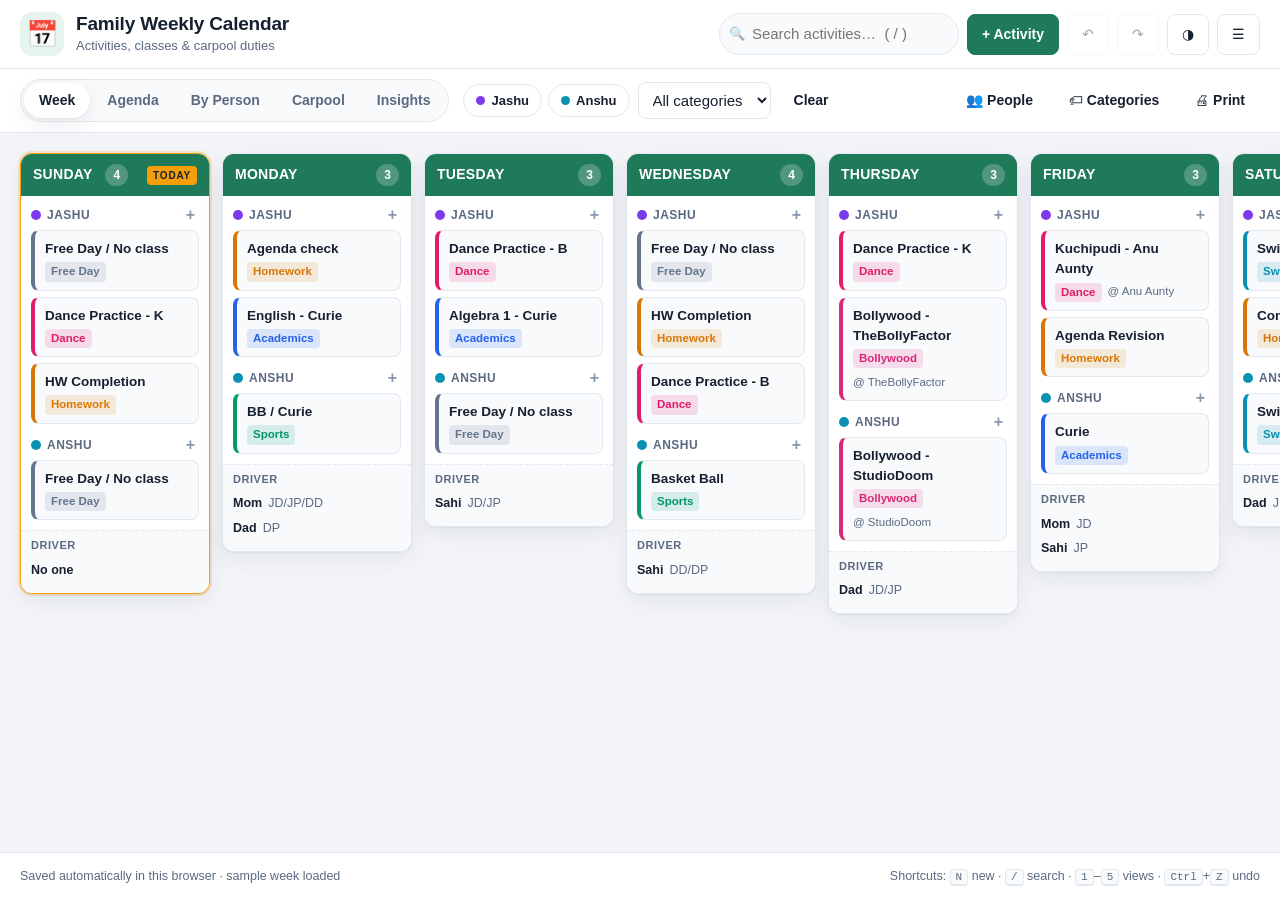
==== calendar/index.html @ 397173b9 "Add Family Calendar Manager web app A dependency-free single-page app under /calendar/ for managing " ====
<!DOCTYPE html>
<html lang="en">
<head>
<meta charset="UTF-8" />
<meta name="viewport" content="width=device-width, initial-scale=1" />
<meta name="description" content="Family Weekly Calendar Manager - plan activities, classes and carpool duties for the whole family." />
<title>Family Calendar Manager</title>
<link rel="stylesheet" href="styles.css" />
<link rel="icon" href="data:image/svg+xml,<svg xmlns='http://www.w3.org/2000/svg' viewBox='0 0 100 100'><text y='.9em' font-size='90'>&#128197;</text></svg>" />
</head>
<body>

<header class="topbar">
  <div class="brand">
    <span class="brand-mark">&#128197;</span>
    <div>
      <h1 id="calTitle">Family Weekly Calendar</h1>
      <p class="brand-sub" id="calSub">Activities, classes &amp; carpool duties</p>
    </div>
  </div>

  <div class="topbar-actions">
    <div class="search-wrap">
      <span class="search-icon">&#128269;</span>
      <input type="search" id="searchInput" placeholder="Search activities&hellip;  ( / )" aria-label="Search activities" />
    </div>
    <button class="btn btn-primary" id="btnNew" title="New activity (N)">+ Activity</button>
    <button class="btn" id="btnUndo" title="Undo (Ctrl+Z)" aria-label="Undo">&#8630;</button>
    <button class="btn" id="btnRedo" title="Redo (Ctrl+Y)" aria-label="Redo">&#8631;</button>
    <button class="btn" id="btnTheme" title="Toggle dark / light theme" aria-label="Toggle theme">&#9681;</button>
    <button class="btn" id="btnMenu" title="More options" aria-label="More options">&#9776;</button>
  </div>
</header>

<nav class="toolbar">
  <div class="viewswitch" role="tablist" aria-label="View">
    <button class="vbtn is-active" data-view="week" role="tab">Week</button>
    <button class="vbtn" data-view="agenda" role="tab">Agenda</button>
    <button class="vbtn" data-view="person" role="tab">By Person</button>
    <button class="vbtn" data-view="drivers" role="tab">Carpool</button>
    <button class="vbtn" data-view="stats" role="tab">Insights</button>
  </div>

  <div class="filters">
    <div class="chipset" id="personFilter" aria-label="Filter by person"></div>
    <select id="categoryFilter" aria-label="Filter by category">
      <option value="">All categories</option>
    </select>
    <button class="btn btn-ghost" id="btnClearFilters">Clear</button>
  </div>

  <div class="toolbar-right">
    <button class="btn btn-ghost" id="btnPeople">&#128101; People</button>
    <button class="btn btn-ghost" id="btnCategories">&#127991; Categories</button>
    <button class="btn btn-ghost" id="btnPrint">&#128424; Print</button>
  </div>
</nav>

<main id="app">
  <!-- WEEK VIEW -->
  <section id="view-week" class="view">
    <div class="week-grid" id="weekGrid"></div>
  </section>

  <!-- AGENDA VIEW -->
  <section id="view-agenda" class="view hidden">
    <div class="agenda" id="agendaList"></div>
  </section>

  <!-- PERSON VIEW -->
  <section id="view-person" class="view hidden">
    <div class="person-board" id="personBoard"></div>
  </section>

  <!-- DRIVERS VIEW -->
  <section id="view-drivers" class="view hidden">
    <div class="section-head">
      <h2>Carpool &amp; Driver Board</h2>
      <button class="btn btn-primary" id="btnNewDriver">+ Driver duty</button>
    </div>
    <div class="driver-grid" id="driverGrid"></div>
    <div class="legend-card">
      <div class="section-head compact">
        <h3>Code Key</h3>
        <button class="btn btn-ghost btn-sm" id="btnAddKey">+ Add code</button>
      </div>
      <div class="legend-list" id="legendList"></div>
    </div>
  </section>

  <!-- STATS VIEW -->
  <section id="view-stats" class="view hidden">
    <div class="stat-cards" id="statCards"></div>
    <div class="stat-panels">
      <div class="panel">
        <h3>Activities per day</h3>
        <div class="bars" id="barsDay"></div>
      </div>
      <div class="panel">
        <h3>Activities per person</h3>
        <div class="bars" id="barsPerson"></div>
      </div>
      <div class="panel">
        <h3>Category mix</h3>
        <div class="bars" id="barsCategory"></div>
      </div>
      <div class="panel">
        <h3>Driver load</h3>
        <div class="bars" id="barsDriver"></div>
      </div>
    </div>
  </section>
</main>

<footer class="footer">
  <span>Saved automatically in this browser &middot; <span id="saveStamp">&mdash;</span></span>
  <span class="kbd-hint">Shortcuts: <kbd>N</kbd> new &middot; <kbd>/</kbd> search &middot; <kbd>1</kbd>&ndash;<kbd>5</kbd> views &middot; <kbd>Ctrl</kbd>+<kbd>Z</kbd> undo</span>
</footer>

<!-- ============ SIDE MENU ============ -->
<div class="drawer" id="drawer" hidden>
  <div class="drawer-panel">
    <div class="drawer-head">
      <h2>Options</h2>
      <button class="icon-btn" data-close-drawer aria-label="Close">&times;</button>
    </div>

    <div class="drawer-section">
      <h3>Calendar</h3>
      <label class="field">
        <span>Title</span>
        <input type="text" id="setTitle" />
      </label>
      <label class="field">
        <span>Subtitle</span>
        <input type="text" id="setSub" />
      </label>
      <label class="field">
        <span>Week starts on</span>
        <select id="setWeekStart">
          <option value="0">Sunday</option>
          <option value="1">Monday</option>
        </select>
      </label>
      <label class="check">
        <input type="checkbox" id="setShowTimes" /> <span>Show times on cards</span>
      </label>
      <label class="check">
        <input type="checkbox" id="setHighlightToday" /> <span>Highlight today</span>
      </label>
    </div>

    <div class="drawer-section">
      <h3>Data</h3>
      <div class="btn-row">
        <button class="btn" id="btnExportJson">&#11015; Export JSON</button>
        <button class="btn" id="btnImportJson">&#11014; Import JSON</button>
      </div>
      <div class="btn-row">
        <button class="btn" id="btnExportCsv">&#11015; Export CSV</button>
        <button class="btn" id="btnExportIcs">&#128197; Export .ics</button>
      </div>
      <div class="btn-row">
        <button class="btn btn-ghost" id="btnShareLink">&#128279; Copy share link</button>
      </div>
      <div class="btn-row">
        <button class="btn btn-danger" id="btnReset">&#9888; Reset to sample week</button>
        <button class="btn btn-danger" id="btnClearAll">&#128465; Clear everything</button>
      </div>
      <input type="file" id="fileInput" accept="application/json,.json" hidden />
    </div>

    <div class="drawer-section">
      <h3>About</h3>
      <p class="muted small">
        A single-page family scheduler. Everything is stored locally in your browser
        (nothing is uploaded). Use <strong>Export JSON</strong> to back up or move your
        calendar to another device, and <strong>Copy share link</strong> to send the whole
        week to someone else.
      </p>
    </div>
  </div>
</div>

<!-- ============ MODAL SHELL ============ -->
<div class="modal-backdrop" id="modal" hidden>
  <div class="modal" role="dialog" aria-modal="true" aria-labelledby="modalTitle">
    <div class="modal-head">
      <h2 id="modalTitle">Title</h2>
      <button class="icon-btn" data-close-modal aria-label="Close">&times;</button>
    </div>
    <div class="modal-body" id="modalBody"></div>
    <div class="modal-foot" id="modalFoot"></div>
  </div>
</div>

<div class="toast-stack" id="toasts" aria-live="polite"></div>

<script src="app.js"></script>
</body>
</html>
---- calendar/styles.css ----
/* ============================================================
   Family Calendar Manager — styles
   ============================================================ */

:root {
  --bg: #f3f5f9;
  --surface: #ffffff;
  --surface-2: #f8fafc;
  --border: #e2e8f0;
  --border-strong: #cbd5e1;
  --text: #16202f;
  --text-soft: #5b6a80;
  --muted: #8b98ab;
  --accent: #1f7a5a;
  --accent-soft: #e6f4ee;
  --accent-text: #ffffff;
  --danger: #c0392b;
  --danger-soft: #fdecea;
  --shadow: 0 1px 2px rgba(16, 32, 55, .06), 0 8px 24px rgba(16, 32, 55, .07);
  --shadow-lg: 0 24px 60px rgba(16, 32, 55, .22);
  --radius: 12px;
  --radius-sm: 8px;
  --today: #f59e0b;
}

[data-theme="dark"] {
  --bg: #0e1420;
  --surface: #161f2e;
  --surface-2: #1c2739;
  --border: #263349;
  --border-strong: #35455e;
  --text: #e8eef7;
  --text-soft: #a9b7cb;
  --muted: #7d8da3;
  --accent: #2fae82;
  --accent-soft: #16342a;
  --accent-text: #04120c;
  --danger: #ef6d5e;
  --danger-soft: #3a1d1a;
  --shadow: 0 1px 2px rgba(0, 0, 0, .4), 0 8px 24px rgba(0, 0, 0, .35);
  --shadow-lg: 0 24px 60px rgba(0, 0, 0, .6);
}

* { box-sizing: border-box; }

html, body {
  margin: 0;
  padding: 0;
}

body {
  background: var(--bg);
  color: var(--text);
  font: 15px/1.5 -apple-system, BlinkMacSystemFont, "Segoe UI", Roboto, "Helvetica Neue", Arial, sans-serif;
  -webkit-font-smoothing: antialiased;
  min-height: 100vh;
  display: flex;
  flex-direction: column;
}

h1, h2, h3, h4 { margin: 0; line-height: 1.25; font-weight: 650; }
p { margin: 0; }
button, input, select, textarea { font: inherit; color: inherit; }

.hidden { display: none !important; }
[hidden] { display: none !important; }
.muted { color: var(--text-soft); }
.small { font-size: 13px; }

/* ---------------- Top bar ---------------- */

.topbar {
  display: flex;
  align-items: center;
  justify-content: space-between;
  gap: 16px;
  padding: 12px 20px;
  background: var(--surface);
  border-bottom: 1px solid var(--border);
  position: sticky;
  top: 0;
  z-index: 40;
  flex-wrap: wrap;
}

.brand { display: flex; align-items: center; gap: 12px; min-width: 0; }
.brand-mark {
  font-size: 26px;
  width: 44px; height: 44px;
  display: grid; place-items: center;
  background: var(--accent-soft);
  border-radius: 12px;
  flex: none;
}
.brand h1 { font-size: 19px; letter-spacing: -.01em; }
.brand-sub { font-size: 13px; color: var(--text-soft); }

.topbar-actions { display: flex; align-items: center; gap: 8px; flex-wrap: wrap; }

.search-wrap { position: relative; }
.search-wrap .search-icon {
  position: absolute; left: 10px; top: 50%; transform: translateY(-50%);
  font-size: 13px; opacity: .6; pointer-events: none;
}
#searchInput {
  width: 240px;
  padding: 9px 12px 9px 32px;
  border: 1px solid var(--border);
  border-radius: 999px;
  background: var(--surface-2);
  outline: none;
}
#searchInput:focus { border-color: var(--accent); background: var(--surface); }

/* ---------------- Buttons ---------------- */

.btn {
  padding: 9px 14px;
  border: 1px solid var(--border);
  background: var(--surface);
  color: var(--text);
  border-radius: var(--radius-sm);
  cursor: pointer;
  font-size: 14px;
  font-weight: 550;
  transition: background .15s, border-color .15s, transform .06s;
  white-space: nowrap;
}
.btn:hover { background: var(--surface-2); border-color: var(--border-strong); }
.btn:active { transform: translateY(1px); }
.btn-primary {
  background: var(--accent);
  border-color: var(--accent);
  color: var(--accent-text);
}
.btn-primary:hover { filter: brightness(1.07); background: var(--accent); }
.btn-ghost { background: transparent; border-color: transparent; }
.btn-ghost:hover { background: var(--surface-2); border-color: var(--border); }
.btn-danger { color: var(--danger); border-color: var(--border); background: var(--surface); }
.btn-danger:hover { background: var(--danger-soft); border-color: var(--danger); }
.btn-sm { padding: 5px 10px; font-size: 13px; }
.btn:disabled { opacity: .4; cursor: not-allowed; }

.icon-btn {
  border: none; background: transparent; cursor: pointer;
  font-size: 22px; line-height: 1; padding: 4px 8px; border-radius: 8px;
  color: var(--text-soft);
}
.icon-btn:hover { background: var(--surface-2); color: var(--text); }

/* ---------------- Toolbar ---------------- */

.toolbar {
  display: flex;
  align-items: center;
  gap: 14px;
  padding: 10px 20px;
  background: var(--surface);
  border-bottom: 1px solid var(--border);
  flex-wrap: wrap;
  position: sticky;
  top: 69px;
  z-index: 30;
}

.viewswitch {
  display: flex;
  background: var(--surface-2);
  border: 1px solid var(--border);
  border-radius: 999px;
  padding: 3px;
  gap: 2px;
}
.vbtn {
  border: none; background: transparent; cursor: pointer;
  padding: 7px 15px; border-radius: 999px; font-size: 14px; font-weight: 550;
  color: var(--text-soft);
}
.vbtn:hover { color: var(--text); }
.vbtn.is-active { background: var(--surface); color: var(--text); box-shadow: var(--shadow); }

.filters { display: flex; align-items: center; gap: 8px; flex-wrap: wrap; }
.chipset { display: flex; gap: 6px; flex-wrap: wrap; }
.chip {
  display: inline-flex; align-items: center; gap: 6px;
  padding: 6px 12px; border-radius: 999px;
  border: 1px solid var(--border); background: var(--surface);
  cursor: pointer; font-size: 13px; font-weight: 550;
}
.chip .dot { width: 9px; height: 9px; border-radius: 50%; flex: none; }
.chip.off { opacity: .42; }
.chip:hover { border-color: var(--border-strong); }

select, input[type="text"], input[type="time"], input[type="search"], textarea, input[type="number"] {
  padding: 8px 10px;
  border: 1px solid var(--border);
  border-radius: var(--radius-sm);
  background: var(--surface);
  outline: none;
}
select:focus, input:focus, textarea:focus { border-color: var(--accent); }

.toolbar-right { margin-left: auto; display: flex; gap: 6px; flex-wrap: wrap; }

/* ---------------- Layout ---------------- */

main { flex: 1; padding: 20px; }

.section-head {
  display: flex; align-items: center; justify-content: space-between;
  margin-bottom: 14px; gap: 12px; flex-wrap: wrap;
}
.section-head h2 { font-size: 18px; }
.section-head.compact { margin-bottom: 10px; }

/* ---------------- Week grid ---------------- */

.week-grid {
  display: grid;
  grid-template-columns: repeat(7, minmax(190px, 1fr));
  gap: 12px;
  align-items: start;
}

.day-col {
  background: var(--surface);
  border: 1px solid var(--border);
  border-radius: var(--radius);
  box-shadow: var(--shadow);
  display: flex;
  flex-direction: column;
  min-height: 180px;
  overflow: hidden;
}
.day-col.is-today { border-color: var(--today); box-shadow: 0 0 0 2px rgba(245, 158, 11, .22), var(--shadow); }
.day-col.drag-over { border-color: var(--accent); background: var(--accent-soft); }

.day-head {
  display: flex; align-items: center; justify-content: space-between;
  padding: 10px 12px;
  background: var(--accent);
  color: var(--accent-text);
}
.day-head h3 { font-size: 14px; letter-spacing: .02em; text-transform: uppercase; }
.day-head .count {
  font-size: 12px; font-weight: 600;
  background: rgba(255, 255, 255, .22);
  padding: 2px 8px; border-radius: 999px;
}
.day-col.is-today .day-head::after {
  content: "TODAY";
  font-size: 10px; font-weight: 700; letter-spacing: .08em;
  background: var(--today); color: #16202f;
  padding: 2px 6px; border-radius: 4px; margin-left: 6px;
}

.day-body { padding: 10px; display: flex; flex-direction: column; gap: 12px; flex: 1; }

.person-block { display: flex; flex-direction: column; gap: 6px; }
.person-label {
  display: flex; align-items: center; gap: 6px;
  font-size: 12px; font-weight: 700; letter-spacing: .04em;
  text-transform: uppercase; color: var(--text-soft);
}
.person-label .dot { width: 10px; height: 10px; border-radius: 50%; }
.person-label .add {
  margin-left: auto; border: none; background: transparent; cursor: pointer;
  color: var(--muted); font-size: 16px; line-height: 1; padding: 0 4px; border-radius: 4px;
}
.person-label .add:hover { color: var(--accent); background: var(--accent-soft); }

/* Activity card */
.card {
  border: 1px solid var(--border);
  border-left: 4px solid var(--cardcolor, var(--accent));
  border-radius: var(--radius-sm);
  padding: 8px 10px;
  background: var(--surface-2);
  cursor: grab;
  position: relative;
  transition: transform .08s, box-shadow .12s;
}
.card:hover { box-shadow: var(--shadow); transform: translateY(-1px); }
.card.dragging { opacity: .45; }
.card.dim { opacity: .25; }
.card-title { font-size: 13.5px; font-weight: 600; word-break: break-word; }
.card-meta { font-size: 11.5px; color: var(--text-soft); margin-top: 3px; display: flex; gap: 6px; flex-wrap: wrap; }
.card-meta .tag {
  background: var(--cardsoft, var(--accent-soft));
  color: var(--cardcolor, var(--accent));
  padding: 1px 6px; border-radius: 4px; font-weight: 600;
}
.card-actions {
  position: absolute; top: 5px; right: 5px; display: none; gap: 2px;
  background: var(--surface); border: 1px solid var(--border);
  border-radius: 6px; padding: 1px;
}
.card:hover .card-actions { display: flex; }
.card-actions button {
  border: none; background: transparent; cursor: pointer; font-size: 12px;
  padding: 2px 5px; border-radius: 4px; color: var(--text-soft);
}
.card-actions button:hover { background: var(--surface-2); color: var(--text); }

.empty-slot {
  border: 1px dashed var(--border-strong);
  border-radius: var(--radius-sm);
  padding: 8px; text-align: center;
  color: var(--muted); font-size: 12px; cursor: pointer;
  background: transparent;
  width: 100%;
}
.empty-slot:hover { border-color: var(--accent); color: var(--accent); background: var(--accent-soft); }

.driver-strip {
  margin-top: auto;
  border-top: 1px dashed var(--border);
  padding: 8px 10px 10px;
  background: var(--surface-2);
}
.driver-strip h4 {
  font-size: 11px; text-transform: uppercase; letter-spacing: .05em;
  color: var(--text-soft); margin-bottom: 5px;
}
.driver-line {
  display: flex; align-items: center; gap: 6px;
  font-size: 12.5px; padding: 3px 0; cursor: pointer; border-radius: 4px;
}
.driver-line:hover { color: var(--accent); }
.driver-line .who { font-weight: 650; }
.driver-line .codes { color: var(--text-soft); }

/* ---------------- Agenda view ---------------- */

.agenda { display: flex; flex-direction: column; gap: 14px; max-width: 900px; margin: 0 auto; }
.agenda-day {
  background: var(--surface); border: 1px solid var(--border);
  border-radius: var(--radius); box-shadow: var(--shadow); overflow: hidden;
}
.agenda-day > header {
  display: flex; align-items: baseline; gap: 10px;
  padding: 12px 16px; border-bottom: 1px solid var(--border); background: var(--surface-2);
}
.agenda-day > header h3 { font-size: 15px; }
.agenda-row {
  display: grid;
  grid-template-columns: 92px 130px 1fr auto;
  gap: 12px; align-items: center;
  padding: 10px 16px; border-bottom: 1px solid var(--border);
}
.agenda-row:last-child { border-bottom: none; }
.agenda-row:hover { background: var(--surface-2); }
.agenda-time { font-variant-numeric: tabular-nums; font-size: 13px; color: var(--text-soft); }
.agenda-person { display: flex; align-items: center; gap: 6px; font-size: 13px; font-weight: 600; }
.agenda-person .dot { width: 10px; height: 10px; border-radius: 50%; }
.agenda-what { font-size: 14px; }
.agenda-what .sub { font-size: 12px; color: var(--text-soft); }
.pill {
  font-size: 11.5px; font-weight: 650; padding: 2px 8px; border-radius: 999px;
  background: var(--accent-soft); color: var(--accent);
}

/* ---------------- Person board ---------------- */

.person-board { display: grid; grid-template-columns: repeat(auto-fit, minmax(320px, 1fr)); gap: 16px; }
.person-card {
  background: var(--surface); border: 1px solid var(--border);
  border-radius: var(--radius); box-shadow: var(--shadow); overflow: hidden;
}
.person-card > header {
  padding: 14px 16px; color: #fff;
  display: flex; align-items: center; justify-content: space-between;
}
.person-card > header h3 { font-size: 17px; }
.person-card > header .btn {
  background: rgba(255, 255, 255, .18);
  border-color: rgba(255, 255, 255, .45);
  color: #fff;
}
.person-card > header .btn:hover { background: rgba(255, 255, 255, .3); }
.person-card > header .sub { font-size: 12px; opacity: .85; }
.pweek { padding: 6px 12px 14px; }
.pday { border-bottom: 1px solid var(--border); padding: 9px 4px; }
.pday:last-child { border-bottom: none; }
.pday h4 { font-size: 12px; text-transform: uppercase; letter-spacing: .05em; color: var(--text-soft); margin-bottom: 6px; }
.pday .items { display: flex; flex-wrap: wrap; gap: 6px; }
.mini {
  font-size: 12.5px; padding: 4px 9px; border-radius: 999px;
  border: 1px solid var(--border); background: var(--surface-2); cursor: pointer;
}
.mini:hover { border-color: var(--accent); }
.mini .swatch { display: inline-block; width: 7px; height: 7px; border-radius: 50%; margin-right: 5px; }

/* ---------------- Drivers ---------------- */

.driver-grid { display: grid; grid-template-columns: repeat(auto-fit, minmax(220px, 1fr)); gap: 12px; align-items: start; }
.driver-card {
  background: var(--surface); border: 1px solid var(--border);
  border-radius: var(--radius); box-shadow: var(--shadow); overflow: hidden;
}
.driver-card > header {
  padding: 10px 14px; background: var(--surface-2);
  border-bottom: 1px solid var(--border); font-weight: 650; font-size: 14px;
  display: flex; justify-content: space-between; align-items: center;
}
.driver-card ul { list-style: none; margin: 0; padding: 8px; display: flex; flex-direction: column; gap: 6px; }
.driver-item {
  display: flex; align-items: flex-start; gap: 8px;
  padding: 8px 10px; border: 1px solid var(--border);
  border-radius: var(--radius-sm); background: var(--surface-2); font-size: 13px;
}
.driver-item .grow { flex: 1; min-width: 0; }
.driver-item strong { display: block; }
.driver-item .codes { color: var(--text-soft); font-size: 12px; }
.driver-item .row-actions { display: flex; gap: 2px; }
.driver-item .row-actions button {
  border: none; background: transparent; cursor: pointer; color: var(--muted);
  font-size: 12px; padding: 2px 4px; border-radius: 4px;
}
.driver-item .row-actions button:hover { background: var(--surface); color: var(--text); }

.legend-card {
  margin-top: 18px; background: var(--surface); border: 1px solid var(--border);
  border-radius: var(--radius); box-shadow: var(--shadow); padding: 14px 16px;
}
.legend-list { display: flex; flex-wrap: wrap; gap: 8px; }
.legend-item {
  display: inline-flex; align-items: center; gap: 8px;
  border: 1px solid var(--border); border-radius: 999px;
  padding: 5px 6px 5px 12px; font-size: 13px; background: var(--surface-2);
}
.legend-item code {
  font-weight: 700; background: var(--accent-soft); color: var(--accent);
  padding: 1px 6px; border-radius: 4px;
}
.legend-item button {
  border: none; background: transparent; cursor: pointer; color: var(--muted);
  border-radius: 50%; width: 20px; height: 20px;
}
.legend-item button:hover { background: var(--danger-soft); color: var(--danger); }

/* ---------------- Stats ---------------- */

.stat-cards { display: grid; grid-template-columns: repeat(auto-fit, minmax(180px, 1fr)); gap: 12px; margin-bottom: 18px; }
.stat {
  background: var(--surface); border: 1px solid var(--border);
  border-radius: var(--radius); padding: 16px; box-shadow: var(--shadow);
}
.stat .label { font-size: 12px; text-transform: uppercase; letter-spacing: .05em; color: var(--text-soft); }
.stat .value { font-size: 28px; font-weight: 700; margin-top: 6px; letter-spacing: -.02em; }
.stat .hint { font-size: 12px; color: var(--muted); margin-top: 2px; }

.stat-panels { display: grid; grid-template-columns: repeat(auto-fit, minmax(300px, 1fr)); gap: 16px; }
.panel {
  background: var(--surface); border: 1px solid var(--border);
  border-radius: var(--radius); padding: 16px; box-shadow: var(--shadow);
}
.panel h3 { font-size: 14px; margin-bottom: 12px; }
.bars { display: flex; flex-direction: column; gap: 9px; }
.bar-row { display: grid; grid-template-columns: 110px 1fr 34px; align-items: center; gap: 10px; font-size: 13px; }
.bar-track { display: block; background: var(--surface-2); border-radius: 999px; height: 12px; overflow: hidden; border: 1px solid var(--border); }
.bar-fill { display: block; height: 100%; min-width: 3px; border-radius: 999px; background: var(--accent); transition: width .35s ease; }
.bar-row .n { text-align: right; font-variant-numeric: tabular-nums; color: var(--text-soft); }

/* ---------------- Drawer ---------------- */

.drawer { position: fixed; inset: 0; z-index: 60; background: rgba(9, 15, 26, .45); display: flex; justify-content: flex-end; }
.drawer-panel {
  width: min(420px, 100%); background: var(--surface); height: 100%;
  overflow-y: auto; box-shadow: var(--shadow-lg); padding: 18px 20px 40px;
  animation: slideIn .18s ease;
}
@keyframes slideIn { from { transform: translateX(24px); opacity: .4; } to { transform: none; opacity: 1; } }
.drawer-head { display: flex; justify-content: space-between; align-items: center; margin-bottom: 8px; }
.drawer-section { padding: 16px 0; border-bottom: 1px solid var(--border); }
.drawer-section:last-child { border-bottom: none; }
.drawer-section h3 { font-size: 13px; text-transform: uppercase; letter-spacing: .05em; color: var(--text-soft); margin-bottom: 12px; }
.btn-row { display: flex; gap: 8px; flex-wrap: wrap; margin-bottom: 8px; }
.btn-row .btn { flex: 1; min-width: 140px; }

/* ---------------- Modal ---------------- */

.modal-backdrop {
  position: fixed; inset: 0; z-index: 70;
  background: rgba(9, 15, 26, .5);
  display: flex; align-items: center; justify-content: center; padding: 18px;
}
.modal {
  background: var(--surface); border-radius: 16px; box-shadow: var(--shadow-lg);
  width: min(560px, 100%); max-height: 90vh; display: flex; flex-direction: column;
  animation: pop .16s ease;
}
@keyframes pop { from { transform: scale(.97); opacity: .5; } to { transform: none; opacity: 1; } }
.modal-head {
  display: flex; align-items: center; justify-content: space-between;
  padding: 16px 20px; border-bottom: 1px solid var(--border);
}
.modal-head h2 { font-size: 17px; }
.modal-body { padding: 18px 20px; overflow-y: auto; }
.modal-foot {
  padding: 14px 20px; border-top: 1px solid var(--border);
  display: flex; gap: 8px; justify-content: flex-end; flex-wrap: wrap;
}
.modal-foot .spacer { margin-right: auto; }

.field { display: flex; flex-direction: column; gap: 5px; margin-bottom: 14px; }
.field > span { font-size: 12.5px; font-weight: 600; color: var(--text-soft); }
.field input, .field select, .field textarea { width: 100%; }
.field textarea { min-height: 70px; resize: vertical; }
.grid2 { display: grid; grid-template-columns: 1fr 1fr; gap: 12px; }
.check { display: flex; align-items: center; gap: 8px; font-size: 14px; margin-bottom: 12px; cursor: pointer; }
.check input { width: 16px; height: 16px; }
.hintline { font-size: 12px; color: var(--muted); margin-top: -8px; margin-bottom: 14px; }

.swatches { display: flex; flex-wrap: wrap; gap: 7px; }
.swatch-btn {
  width: 28px; height: 28px; border-radius: 50%; cursor: pointer;
  border: 2px solid transparent; outline: 1px solid var(--border);
}
.swatch-btn.sel { border-color: var(--surface); outline: 2px solid var(--text); }

.editable-list { display: flex; flex-direction: column; gap: 8px; margin-bottom: 14px; }
.editable-row {
  display: flex; align-items: center; gap: 10px;
  border: 1px solid var(--border); border-radius: var(--radius-sm);
  padding: 8px 10px; background: var(--surface-2);
}
.editable-row .dot { width: 14px; height: 14px; border-radius: 50%; flex: none; }
.editable-row .name { flex: 1; font-weight: 600; font-size: 14px; }
.editable-row .meta { font-size: 12px; color: var(--text-soft); }

/* ---------------- Toasts ---------------- */

.toast-stack { position: fixed; bottom: 20px; left: 50%; transform: translateX(-50%); z-index: 90; display: flex; flex-direction: column; gap: 8px; align-items: center; }
.toast {
  background: var(--text); color: var(--bg);
  padding: 10px 16px; border-radius: 999px; font-size: 13.5px; font-weight: 550;
  box-shadow: var(--shadow-lg); display: flex; align-items: center; gap: 12px;
  animation: pop .14s ease;
}
.toast button {
  border: none; background: transparent; cursor: pointer;
  color: inherit; font-weight: 700; text-decoration: underline; padding: 0;
}

/* ---------------- Footer ---------------- */

.footer {
  display: flex; justify-content: space-between; gap: 12px; flex-wrap: wrap;
  padding: 14px 20px; border-top: 1px solid var(--border);
  background: var(--surface); font-size: 12.5px; color: var(--text-soft);
}
kbd {
  background: var(--surface-2); border: 1px solid var(--border);
  border-bottom-width: 2px; border-radius: 4px; padding: 1px 5px;
  font-size: 11px; font-family: ui-monospace, SFMono-Regular, Menlo, monospace;
}

/* ---------------- Responsive ---------------- */

@media (max-width: 1200px) {
  .week-grid { grid-template-columns: repeat(4, minmax(190px, 1fr)); }
}
@media (max-width: 860px) {
  .toolbar { top: 0; position: static; }
  .topbar { position: static; }
  .viewswitch {
    flex: 1 1 100%;
    min-width: 0;
    overflow-x: auto;
    scrollbar-width: none;
    -webkit-overflow-scrolling: touch;
  }
  .viewswitch::-webkit-scrollbar { display: none; }
  .vbtn { white-space: nowrap; flex: none; }
  .filters { width: 100%; }
  #categoryFilter { flex: 1; min-width: 0; }
  .week-grid { grid-template-columns: repeat(2, minmax(160px, 1fr)); }
  #searchInput { width: 100%; }
  .search-wrap { flex: 1 1 100%; order: 5; }
  .agenda-row { grid-template-columns: 1fr; gap: 4px; }
  .toolbar-right { margin-left: 0; }
}
@media (max-width: 560px) {
  .week-grid { grid-template-columns: 1fr; }
  main { padding: 14px; }
  .grid2 { grid-template-columns: 1fr; }
}

/* ---------------- Print ---------------- */

@media print {
  .topbar-actions, .toolbar, .footer, .drawer, .modal-backdrop, .toast-stack,
  .card-actions, .empty-slot, .person-label .add { display: none !important; }
  body { background: #fff; }
  .topbar { border: none; padding: 0 0 10px; }
  main { padding: 0; }
  .week-grid { grid-template-columns: repeat(7, 1fr); gap: 6px; }
  .day-col, .driver-card, .panel, .stat, .person-card, .agenda-day {
    box-shadow: none; break-inside: avoid; border-color: #999;
  }
  .day-head { background: #eee !important; color: #000 !important; }
  .card { background: #fff; }
  @page { size: landscape; margin: 12mm; }
}
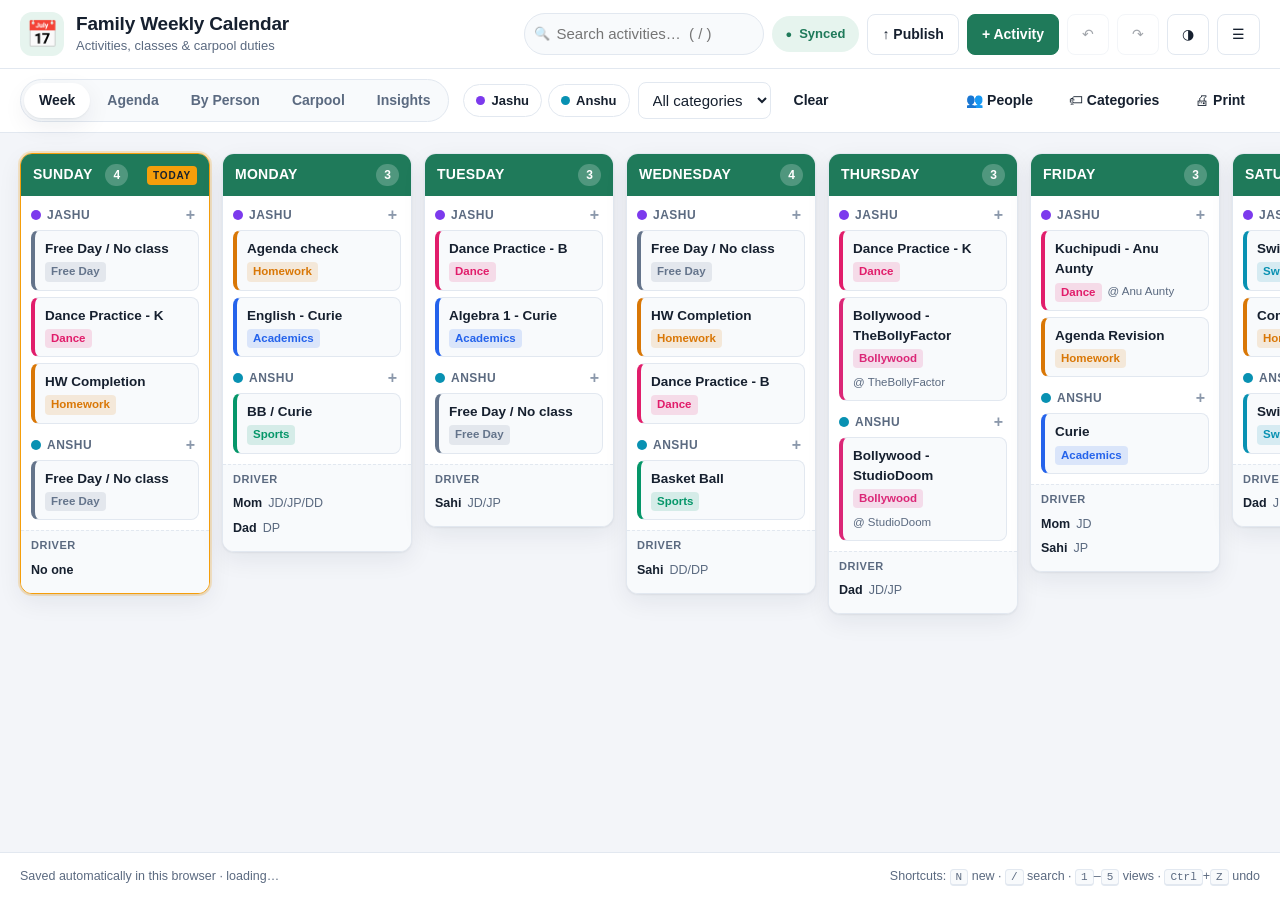
==== commit 385a8017: "Add a static-file backend so the calendar syncs across devices The calendar was per-browser: edits o" ====
--- a/calendar/index.html
+++ b/calendar/index.html
@@ -24,6 +24,8 @@
       <span class="search-icon">&#128269;</span>
       <input type="search" id="searchInput" placeholder="Search activities&hellip;  ( / )" aria-label="Search activities" />
     </div>
+    <button class="sync-badge" id="syncBadge" title="Repository sync status"><span class="sync-dot">&#8943;</span>Checking&hellip;</button>
+    <button class="btn" id="btnPublish" title="Commit this calendar back to the repository" hidden>&#8593; Publish</button>
     <button class="btn btn-primary" id="btnNew" title="New activity (N)">+ Activity</button>
     <button class="btn" id="btnUndo" title="Undo (Ctrl+Z)" aria-label="Undo">&#8630;</button>
     <button class="btn" id="btnRedo" title="Redo (Ctrl+Y)" aria-label="Redo">&#8631;</button>
@@ -151,6 +153,42 @@
     </div>
 
     <div class="drawer-section">
+      <h3>Repository sync</h3>
+      <p class="muted small" style="margin-bottom:12px">
+        The calendar is stored as <code>data/calendar.json</code> in the repository, so every
+        device loads the same week. Status: <strong id="syncState">&mdash;</strong>
+      </p>
+      <div class="btn-row">
+        <button class="btn" id="btnSyncPull">&#8595; Load from repo</button>
+        <button class="btn" id="btnSyncPublish">&#8593; Publish to repo</button>
+      </div>
+
+      <div class="grid2">
+        <label class="field"><span>Owner</span><input type="text" id="syncOwner" placeholder="schitipi12" /></label>
+        <label class="field"><span>Repository</span><input type="text" id="syncRepo" placeholder="george-washington" /></label>
+      </div>
+      <div class="grid2">
+        <label class="field"><span>Branch</span><input type="text" id="syncBranch" placeholder="main" /></label>
+        <label class="field"><span>File path</span><input type="text" id="syncPath" placeholder="calendar/data/calendar.json" /></label>
+      </div>
+      <label class="field">
+        <span>GitHub token (optional &mdash; needed only to publish)</span>
+        <input type="password" id="syncToken" placeholder="github_pat_&hellip;" autocomplete="off" />
+      </label>
+      <p class="hintline">
+        Use a <strong>fine-grained</strong> token limited to this one repository with
+        <strong>Contents: read and write</strong>, and give it an expiry date. It is kept only in this
+        browser and is never included in exports or share links. Anyone using this browser can read it,
+        so avoid adding one on a shared or public computer &mdash; without a token everything still works,
+        you just publish by committing the file yourself.
+      </p>
+      <div class="btn-row">
+        <button class="btn" id="btnSyncSave">Save settings</button>
+        <button class="btn btn-danger" id="btnSyncForget">Forget token</button>
+      </div>
+    </div>
+
+    <div class="drawer-section">
       <h3>Data</h3>
       <div class="btn-row">
         <button class="btn" id="btnExportJson">&#11015; Export JSON</button>
--- a/calendar/styles.css
+++ b/calendar/styles.css
@@ -141,6 +141,24 @@
 .btn-sm { padding: 5px 10px; font-size: 13px; }
 .btn:disabled { opacity: .4; cursor: not-allowed; }
 
+/* Repository sync badge */
+
+.sync-badge {
+  display: inline-flex; align-items: center; gap: 7px;
+  padding: 7px 13px; border-radius: 999px; cursor: pointer;
+  border: 1px solid var(--border); background: var(--surface-2);
+  font-size: 13px; font-weight: 600; color: var(--text-soft);
+  white-space: nowrap;
+}
+.sync-badge:hover { border-color: var(--border-strong); }
+.sync-badge .sync-dot { font-size: 11px; line-height: 1; }
+.sync-badge.is-synced { color: var(--accent); background: var(--accent-soft); border-color: transparent; }
+.sync-badge.is-local { color: #b45309; background: rgba(245, 158, 11, .16); border-color: transparent; }
+.sync-badge.is-conflict { color: var(--danger); background: var(--danger-soft); border-color: var(--danger); }
+.sync-badge.is-busy .sync-dot { animation: spin 1s linear infinite; display: inline-block; }
+@keyframes spin { to { transform: rotate(360deg); } }
+[data-theme="dark"] .sync-badge.is-local { color: #fbbf24; }
+
 .icon-btn {
   border: none; background: transparent; cursor: pointer;
   font-size: 22px; line-height: 1; padding: 4px 8px; border-radius: 8px;
